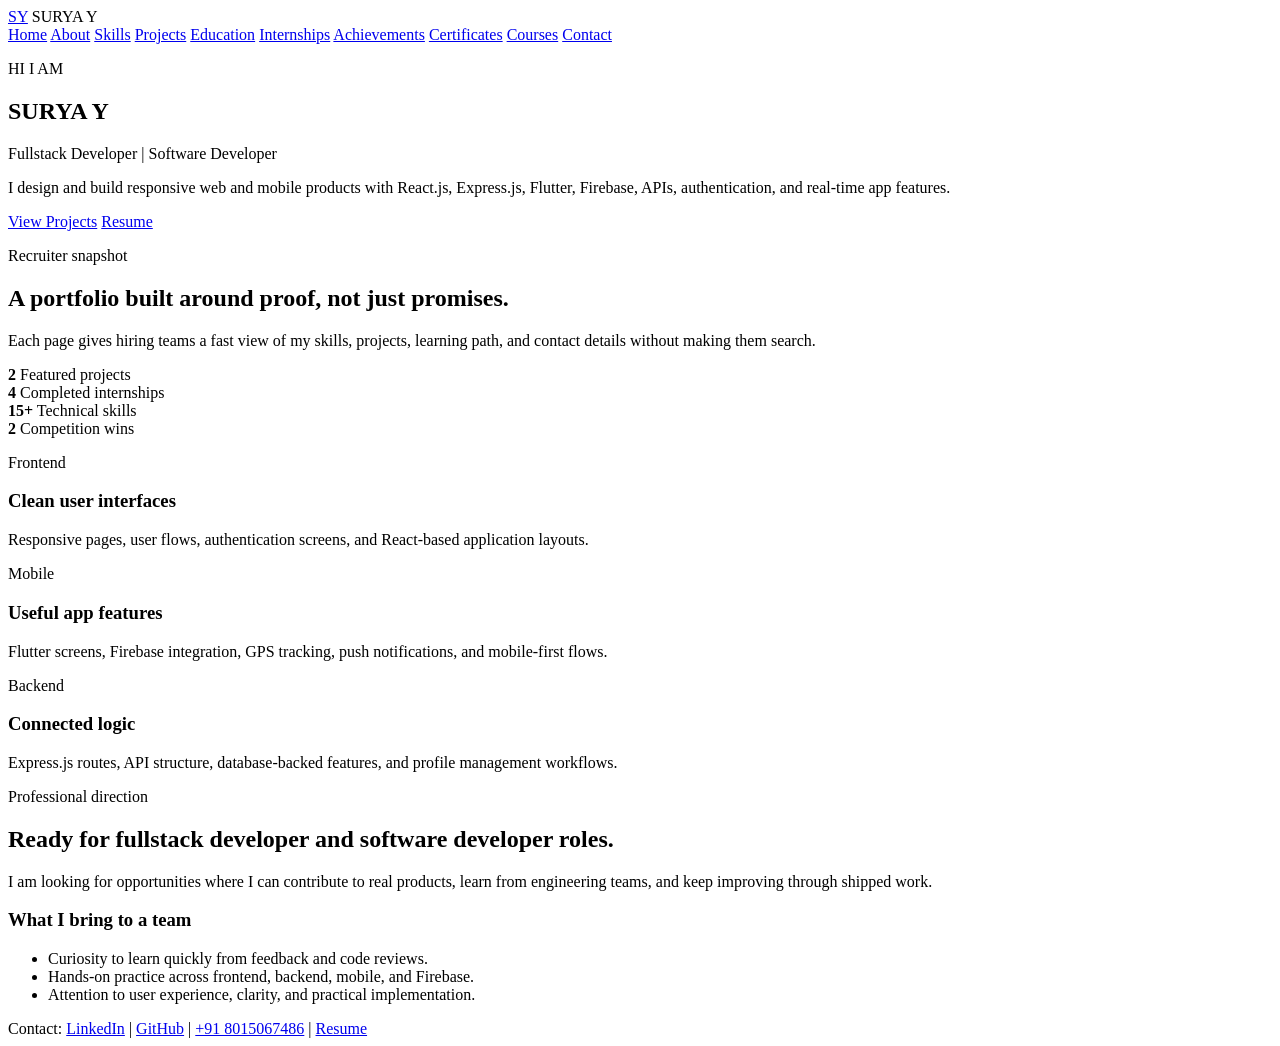
==== index.html @ 32bf231e "Add portfolio index at repository root" ====
<!DOCTYPE html>
<html lang="en">
<head>
    <meta charset="UTF-8">
    <meta name="viewport" content="width=device-width, initial-scale=1.0">
    <meta name="description" content="Portfolio website of SURYA Y, Fullstack Developer and Software Developer.">
    <title>SURYA Y | Portfolio</title>
    <link rel="stylesheet" href="styles.css">
</head>
<body class="home-page">
    <header class="site-header">
        <nav class="nav" aria-label="Primary navigation">
            <div class="brand">
                <a class="brand-mark" href="profile.html" aria-label="Open profile information">SY</a>
                <span class="brand-name">SURYA Y</span>
            </div>
            <div class="nav-links">
                <a class="active" href="index.html">Home</a>
                <a href="about.html">About</a>
                <a href="skills.html">Skills</a>
                <a href="projects.html">Projects</a>
                <a href="education.html">Education</a>
                <a href="internships.html">Internships</a>
                <a href="achievements.html">Achievements</a>
                <a href="certificates.html">Certificates</a>
                <a href="courses.html">Courses</a>
                <a href="contact.html">Contact</a>
            </div>
        </nav>
    </header>

    <main>
        <section class="hero">
            <div class="wrap hero-layout">
                <div class="hero-content">
                    <div class="name-block">
                        <p class="intro-line">HI I AM</p>
                        <h1>SURYA Y</h1>
                        <p class="eyebrow">Fullstack Developer | Software Developer</p>
                    </div>
                    <p class="lead">
                        I design and build responsive web and mobile products with React.js, Express.js,
                        Flutter, Firebase, APIs, authentication, and real-time app features.
                    </p>
                    <div class="actions">
                        <a class="button" href="projects.html">View Projects</a>
                        <a class="button secondary" href="Surya Y Resume.pdf" target="_blank" rel="noreferrer">Resume</a>
                    </div>
                </div>
            </div>
        </section>

        <section class="section">
            <div class="wrap">
                <div class="section-title">
                    <p class="eyebrow">Recruiter snapshot</p>
                    <h2>A portfolio built around proof, not just promises.</h2>
                    <p>
                        Each page gives hiring teams a fast view of my skills, projects, learning path,
                        and contact details without making them search.
                    </p>
                </div>
                <div class="grid-4">
                    <article class="card stat">
                        <strong>2</strong>
                        <span>Featured projects</span>
                    </article>
                    <article class="card stat">
                        <strong>4</strong>
                        <span>Completed internships</span>
                    </article>
                    <article class="card stat">
                        <strong>15+</strong>
                        <span>Technical skills</span>
                    </article>
                    <article class="card stat">
                        <strong>2</strong>
                        <span>Competition wins</span>
                    </article>
                </div>
            </div>
        </section>

        <section class="section alt">
            <div class="wrap grid-3">
                <article class="card featured">
                    <p class="eyebrow">Frontend</p>
                    <h3>Clean user interfaces</h3>
                    <p>Responsive pages, user flows, authentication screens, and React-based application layouts.</p>
                </article>
                <article class="card featured">
                    <p class="eyebrow">Mobile</p>
                    <h3>Useful app features</h3>
                    <p>Flutter screens, Firebase integration, GPS tracking, push notifications, and mobile-first flows.</p>
                </article>
                <article class="card featured">
                    <p class="eyebrow">Backend</p>
                    <h3>Connected logic</h3>
                    <p>Express.js routes, API structure, database-backed features, and profile management workflows.</p>
                </article>
            </div>
        </section>

        <section class="section dark">
            <div class="wrap grid-2">
                <div class="section-title">
                    <p class="eyebrow">Professional direction</p>
                    <h2>Ready for fullstack developer and software developer roles.</h2>
                    <p>
                        I am looking for opportunities where I can contribute to real products,
                        learn from engineering teams, and keep improving through shipped work.
                    </p>
                </div>
                <div class="card">
                    <h3>What I bring to a team</h3>
                    <ul class="list">
                        <li>Curiosity to learn quickly from feedback and code reviews.</li>
                        <li>Hands-on practice across frontend, backend, mobile, and Firebase.</li>
                        <li>Attention to user experience, clarity, and practical implementation.</li>
                    </ul>
                </div>
            </div>
        </section>
    </main>

    <footer class="footer-contact">
        <span>Contact: </span>
        <a href="https://www.linkedin.com/in/y-surya-b88714271" target="_blank" rel="noreferrer">LinkedIn</a>
        <span> | </span>
        <a href="https://github.com/Surya538" target="_blank" rel="noreferrer">GitHub</a>
        <span> | </span>
        <a href="tel:+918015067486">+91 8015067486</a>
        <span> | </span>
        <a href="Surya Y Resume.pdf" target="_blank" rel="noreferrer">Resume</a>
    </footer>
</body>
</html>
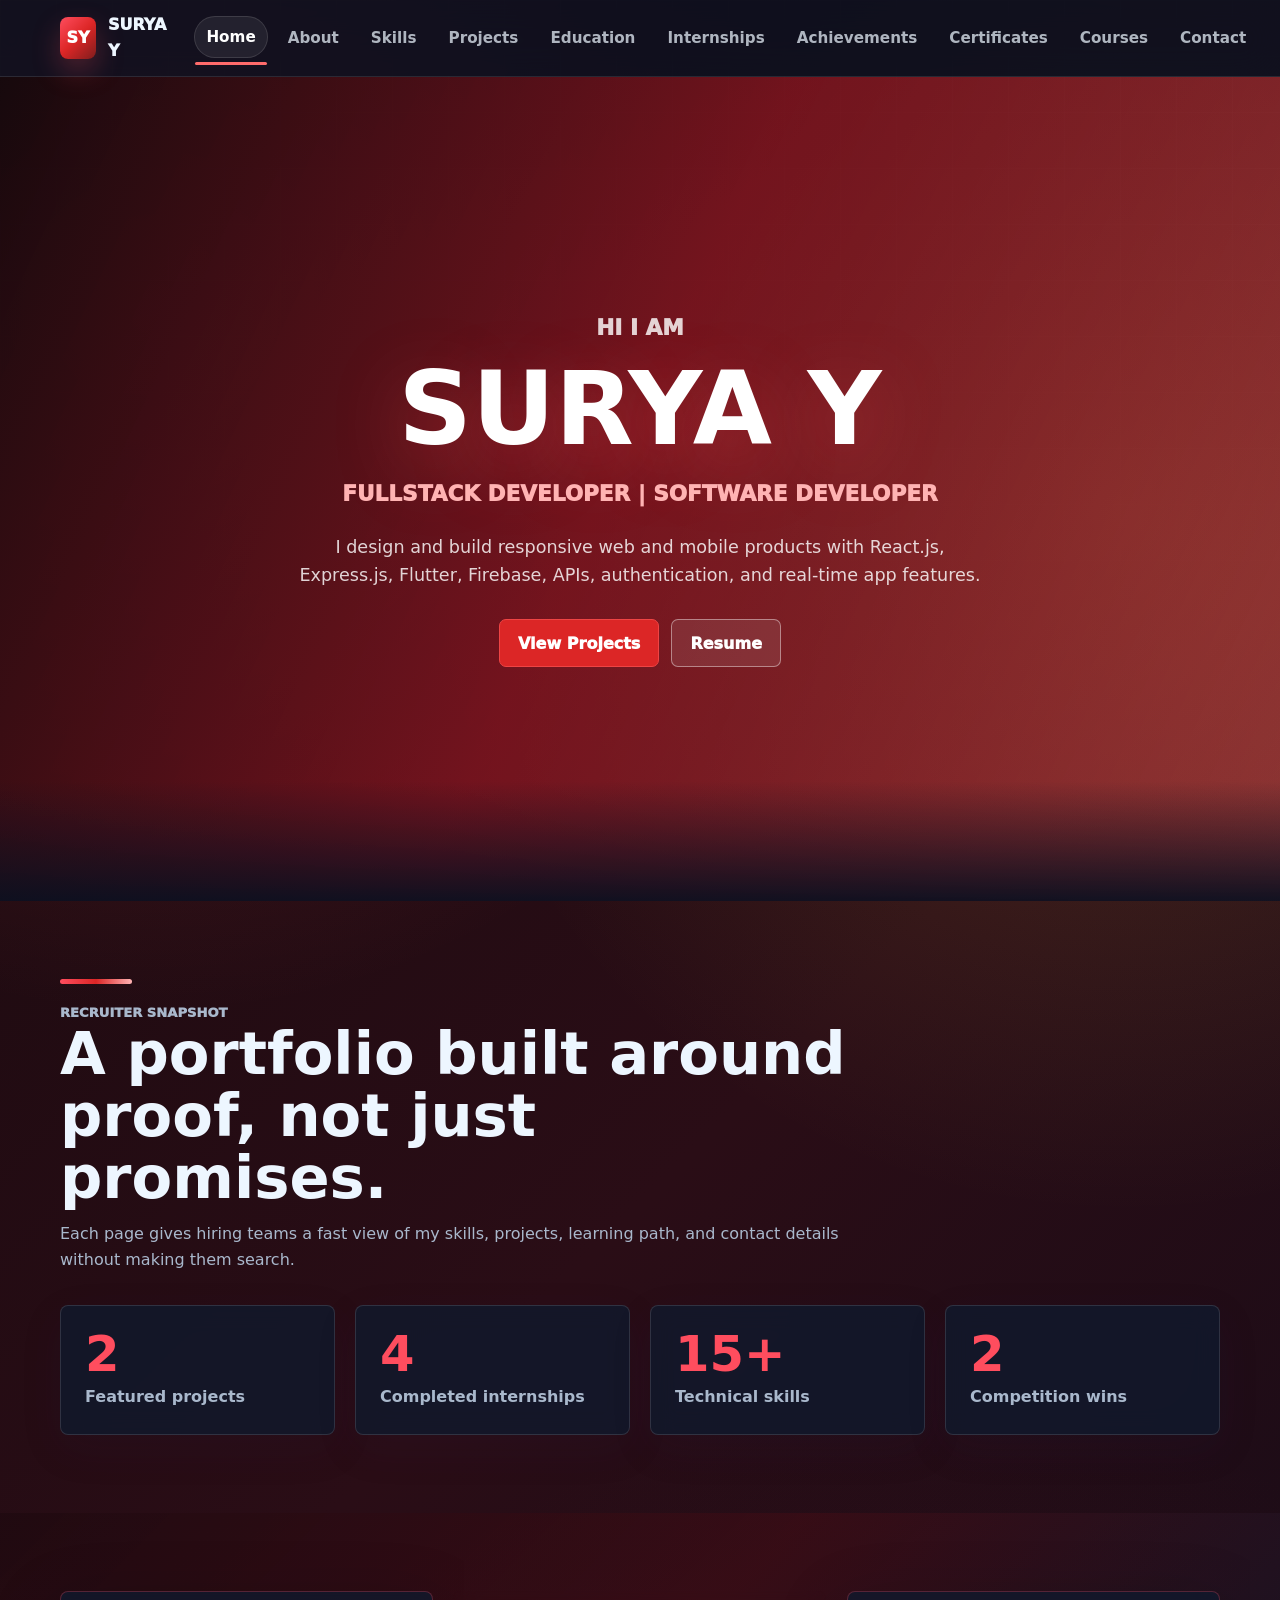
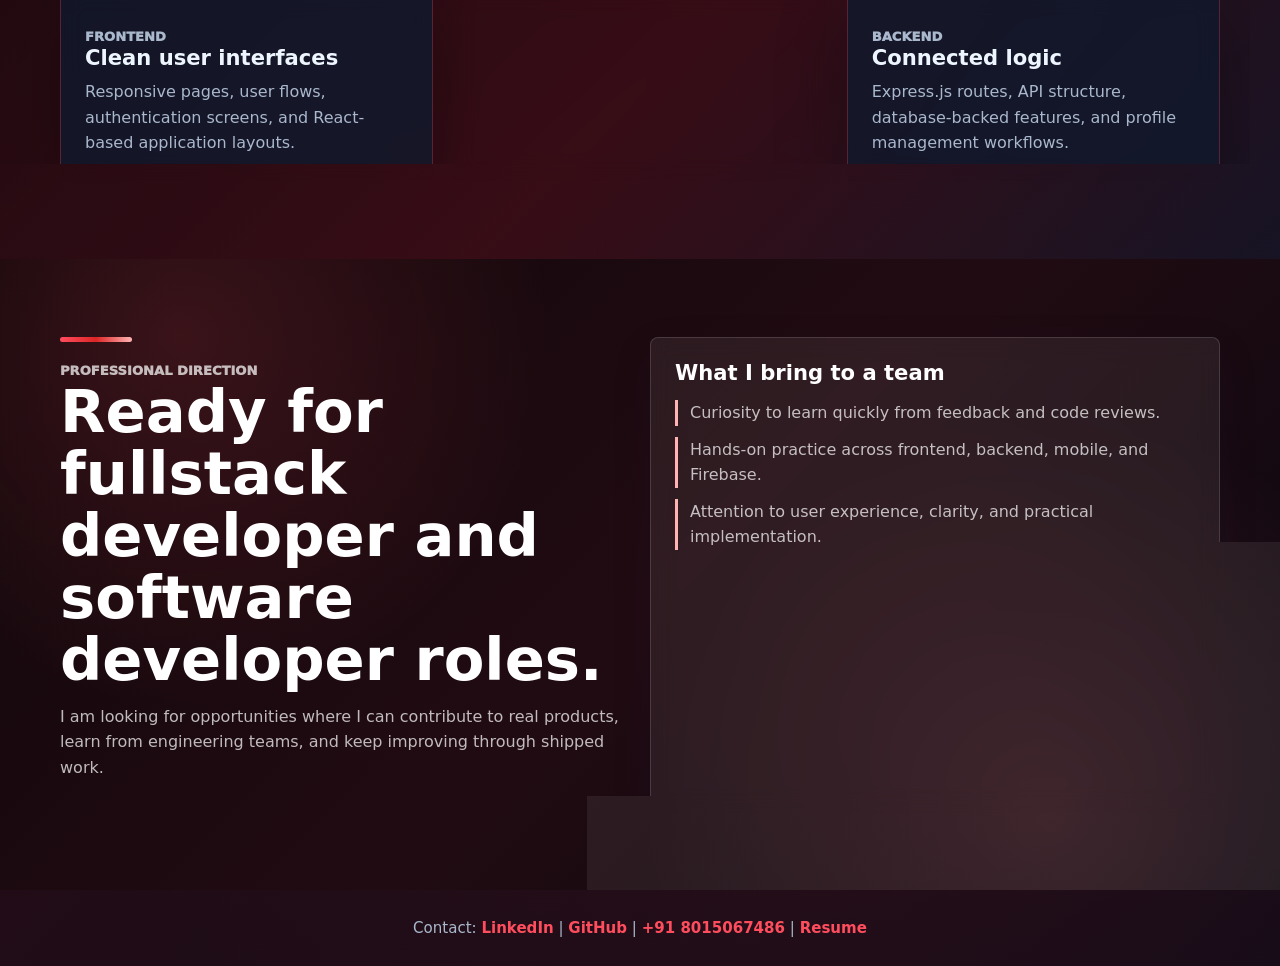
==== commit eb1608fe: "Redirect GitHub Pages root to portfolio folder" ====
--- a/index.html
+++ b/index.html
@@ -3,135 +3,14 @@
 <head>
     <meta charset="UTF-8">
     <meta name="viewport" content="width=device-width, initial-scale=1.0">
-    <meta name="description" content="Portfolio website of SURYA Y, Fullstack Developer and Software Developer.">
+    <meta http-equiv="refresh" content="0; url=my-portfolio/index.html">
     <title>SURYA Y | Portfolio</title>
-    <link rel="stylesheet" href="styles.css">
+    <link rel="canonical" href="my-portfolio/index.html">
 </head>
-<body class="home-page">
-    <header class="site-header">
-        <nav class="nav" aria-label="Primary navigation">
-            <div class="brand">
-                <a class="brand-mark" href="profile.html" aria-label="Open profile information">SY</a>
-                <span class="brand-name">SURYA Y</span>
-            </div>
-            <div class="nav-links">
-                <a class="active" href="index.html">Home</a>
-                <a href="about.html">About</a>
-                <a href="skills.html">Skills</a>
-                <a href="projects.html">Projects</a>
-                <a href="education.html">Education</a>
-                <a href="internships.html">Internships</a>
-                <a href="achievements.html">Achievements</a>
-                <a href="certificates.html">Certificates</a>
-                <a href="courses.html">Courses</a>
-                <a href="contact.html">Contact</a>
-            </div>
-        </nav>
-    </header>
-
-    <main>
-        <section class="hero">
-            <div class="wrap hero-layout">
-                <div class="hero-content">
-                    <div class="name-block">
-                        <p class="intro-line">HI I AM</p>
-                        <h1>SURYA Y</h1>
-                        <p class="eyebrow">Fullstack Developer | Software Developer</p>
-                    </div>
-                    <p class="lead">
-                        I design and build responsive web and mobile products with React.js, Express.js,
-                        Flutter, Firebase, APIs, authentication, and real-time app features.
-                    </p>
-                    <div class="actions">
-                        <a class="button" href="projects.html">View Projects</a>
-                        <a class="button secondary" href="Surya Y Resume.pdf" target="_blank" rel="noreferrer">Resume</a>
-                    </div>
-                </div>
-            </div>
-        </section>
-
-        <section class="section">
-            <div class="wrap">
-                <div class="section-title">
-                    <p class="eyebrow">Recruiter snapshot</p>
-                    <h2>A portfolio built around proof, not just promises.</h2>
-                    <p>
-                        Each page gives hiring teams a fast view of my skills, projects, learning path,
-                        and contact details without making them search.
-                    </p>
-                </div>
-                <div class="grid-4">
-                    <article class="card stat">
-                        <strong>2</strong>
-                        <span>Featured projects</span>
-                    </article>
-                    <article class="card stat">
-                        <strong>4</strong>
-                        <span>Completed internships</span>
-                    </article>
-                    <article class="card stat">
-                        <strong>15+</strong>
-                        <span>Technical skills</span>
-                    </article>
-                    <article class="card stat">
-                        <strong>2</strong>
-                        <span>Competition wins</span>
-                    </article>
-                </div>
-            </div>
-        </section>
-
-        <section class="section alt">
-            <div class="wrap grid-3">
-                <article class="card featured">
-                    <p class="eyebrow">Frontend</p>
-                    <h3>Clean user interfaces</h3>
-                    <p>Responsive pages, user flows, authentication screens, and React-based application layouts.</p>
-                </article>
-                <article class="card featured">
-                    <p class="eyebrow">Mobile</p>
-                    <h3>Useful app features</h3>
-                    <p>Flutter screens, Firebase integration, GPS tracking, push notifications, and mobile-first flows.</p>
-                </article>
-                <article class="card featured">
-                    <p class="eyebrow">Backend</p>
-                    <h3>Connected logic</h3>
-                    <p>Express.js routes, API structure, database-backed features, and profile management workflows.</p>
-                </article>
-            </div>
-        </section>
-
-        <section class="section dark">
-            <div class="wrap grid-2">
-                <div class="section-title">
-                    <p class="eyebrow">Professional direction</p>
-                    <h2>Ready for fullstack developer and software developer roles.</h2>
-                    <p>
-                        I am looking for opportunities where I can contribute to real products,
-                        learn from engineering teams, and keep improving through shipped work.
-                    </p>
-                </div>
-                <div class="card">
-                    <h3>What I bring to a team</h3>
-                    <ul class="list">
-                        <li>Curiosity to learn quickly from feedback and code reviews.</li>
-                        <li>Hands-on practice across frontend, backend, mobile, and Firebase.</li>
-                        <li>Attention to user experience, clarity, and practical implementation.</li>
-                    </ul>
-                </div>
-            </div>
-        </section>
-    </main>
-
-    <footer class="footer-contact">
-        <span>Contact: </span>
-        <a href="https://www.linkedin.com/in/y-surya-b88714271" target="_blank" rel="noreferrer">LinkedIn</a>
-        <span> | </span>
-        <a href="https://github.com/Surya538" target="_blank" rel="noreferrer">GitHub</a>
-        <span> | </span>
-        <a href="tel:+918015067486">+91 8015067486</a>
-        <span> | </span>
-        <a href="Surya Y Resume.pdf" target="_blank" rel="noreferrer">Resume</a>
-    </footer>
+<body>
+    <p>Opening portfolio...</p>
+    <script>
+        window.location.replace("my-portfolio/index.html");
+    </script>
 </body>
 </html>
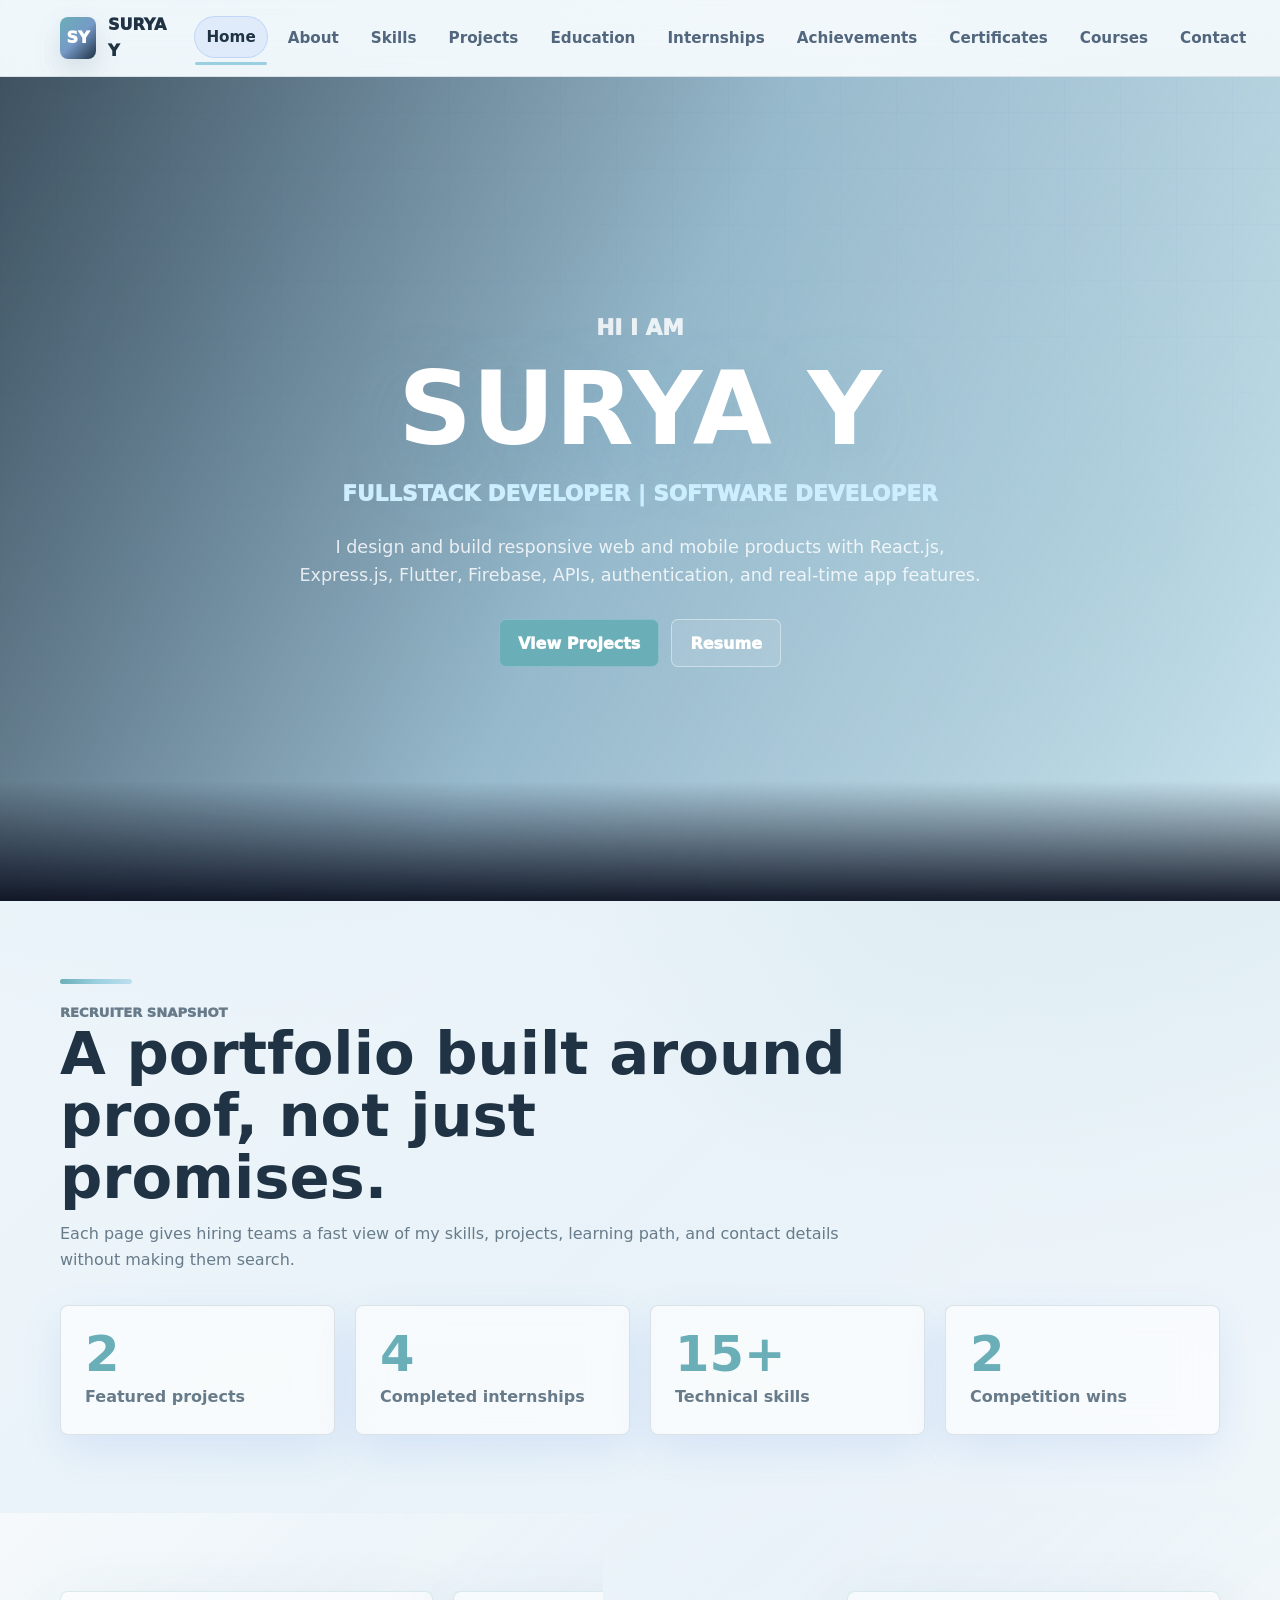
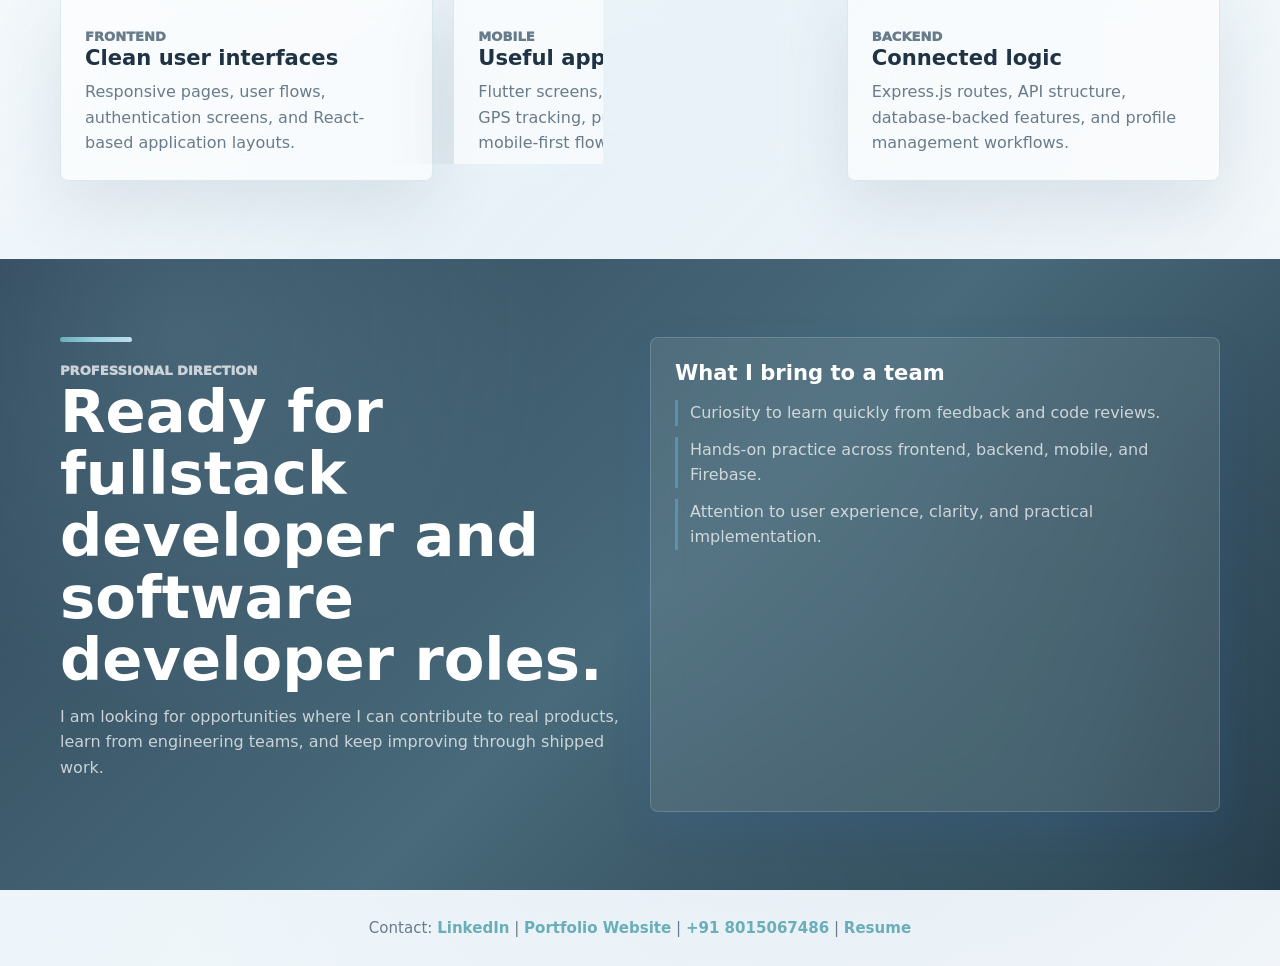
==== commit 91d6d240: "Move portfolio files to repository root" ====
--- a/index.html
+++ b/index.html
@@ -3,14 +3,135 @@
 <head>
     <meta charset="UTF-8">
     <meta name="viewport" content="width=device-width, initial-scale=1.0">
-    <meta http-equiv="refresh" content="0; url=my-portfolio/index.html">
+    <meta name="description" content="Portfolio website of SURYA Y, Fullstack Developer and Software Developer.">
     <title>SURYA Y | Portfolio</title>
-    <link rel="canonical" href="my-portfolio/index.html">
+    <link rel="stylesheet" href="styles.css">
 </head>
-<body>
-    <p>Opening portfolio...</p>
-    <script>
-        window.location.replace("my-portfolio/index.html");
-    </script>
+<body class="home-page">
+    <header class="site-header">
+        <nav class="nav" aria-label="Primary navigation">
+            <div class="brand">
+                <a class="brand-mark" href="profile.html" aria-label="Open profile information">SY</a>
+                <span class="brand-name">SURYA Y</span>
+            </div>
+            <div class="nav-links">
+                <a class="active" href="index.html">Home</a>
+                <a href="about.html">About</a>
+                <a href="skills.html">Skills</a>
+                <a href="projects.html">Projects</a>
+                <a href="education.html">Education</a>
+                <a href="internships.html">Internships</a>
+                <a href="achievements.html">Achievements</a>
+                <a href="certificates.html">Certificates</a>
+                <a href="courses.html">Courses</a>
+                <a href="contact.html">Contact</a>
+            </div>
+        </nav>
+    </header>
+
+    <main>
+        <section class="hero">
+            <div class="wrap hero-layout">
+                <div class="hero-content">
+                    <div class="name-block">
+                        <p class="intro-line">HI I AM</p>
+                        <h1>SURYA Y</h1>
+                        <p class="eyebrow">Fullstack Developer | Software Developer</p>
+                    </div>
+                    <p class="lead">
+                        I design and build responsive web and mobile products with React.js, Express.js,
+                        Flutter, Firebase, APIs, authentication, and real-time app features.
+                    </p>
+                    <div class="actions">
+                        <a class="button" href="projects.html">View Projects</a>
+                        <a class="button secondary" href="Surya Y Resume.pdf" target="_blank" rel="noreferrer">Resume</a>
+                    </div>
+                </div>
+            </div>
+        </section>
+
+        <section class="section">
+            <div class="wrap">
+                <div class="section-title">
+                    <p class="eyebrow">Recruiter snapshot</p>
+                    <h2>A portfolio built around proof, not just promises.</h2>
+                    <p>
+                        Each page gives hiring teams a fast view of my skills, projects, learning path,
+                        and contact details without making them search.
+                    </p>
+                </div>
+                <div class="grid-4">
+                    <article class="card stat">
+                        <strong>2</strong>
+                        <span>Featured projects</span>
+                    </article>
+                    <article class="card stat">
+                        <strong>4</strong>
+                        <span>Completed internships</span>
+                    </article>
+                    <article class="card stat">
+                        <strong>15+</strong>
+                        <span>Technical skills</span>
+                    </article>
+                    <article class="card stat">
+                        <strong>2</strong>
+                        <span>Competition wins</span>
+                    </article>
+                </div>
+            </div>
+        </section>
+
+        <section class="section alt">
+            <div class="wrap grid-3">
+                <article class="card featured">
+                    <p class="eyebrow">Frontend</p>
+                    <h3>Clean user interfaces</h3>
+                    <p>Responsive pages, user flows, authentication screens, and React-based application layouts.</p>
+                </article>
+                <article class="card featured">
+                    <p class="eyebrow">Mobile</p>
+                    <h3>Useful app features</h3>
+                    <p>Flutter screens, Firebase integration, GPS tracking, push notifications, and mobile-first flows.</p>
+                </article>
+                <article class="card featured">
+                    <p class="eyebrow">Backend</p>
+                    <h3>Connected logic</h3>
+                    <p>Express.js routes, API structure, database-backed features, and profile management workflows.</p>
+                </article>
+            </div>
+        </section>
+
+        <section class="section dark">
+            <div class="wrap grid-2">
+                <div class="section-title">
+                    <p class="eyebrow">Professional direction</p>
+                    <h2>Ready for fullstack developer and software developer roles.</h2>
+                    <p>
+                        I am looking for opportunities where I can contribute to real products,
+                        learn from engineering teams, and keep improving through shipped work.
+                    </p>
+                </div>
+                <div class="card">
+                    <h3>What I bring to a team</h3>
+                    <ul class="list">
+                        <li>Curiosity to learn quickly from feedback and code reviews.</li>
+                        <li>Hands-on practice across frontend, backend, mobile, and Firebase.</li>
+                        <li>Attention to user experience, clarity, and practical implementation.</li>
+                    </ul>
+                </div>
+            </div>
+        </section>
+    </main>
+
+    <footer class="footer-contact">
+        <span>Contact: </span>
+        <a href="https://www.linkedin.com/in/y-surya-b88714271" target="_blank" rel="noreferrer">LinkedIn</a>
+        <span> | </span>
+        <a href="https://surya538.github.io/my-portfolio/" target="_blank" rel="noreferrer">Portfolio Website</a>
+        <span> | </span>
+        <a href="tel:+918015067486">+91 8015067486</a>
+        <span> | </span>
+        <a href="Surya Y Resume.pdf" target="_blank" rel="noreferrer">Resume</a>
+    </footer>
 </body>
 </html>
--- a/styles.css
+++ b/styles.css
@@ -0,0 +1,1291 @@
+:root {
+    --ink: #1f3344;
+    --paper: #eef6fb;
+    --panel: rgba(255, 255, 255, 0.62);
+    --muted: #687b8a;
+    --line: rgba(31, 51, 68, 0.12);
+    --navy: #1f3344;
+    --teal: #6aaeb8;
+    --coral: #769ac7;
+    --gold: #5f91ad;
+    --sky: #9acfe0;
+    --plum: #6f86aa;
+    --rose: #bddfec;
+    --soft-teal: rgba(106, 174, 184, 0.14);
+    --soft-gold: rgba(154, 207, 224, 0.16);
+    --shadow: 0 24px 70px rgba(55, 85, 110, 0.12);
+}
+
+* {
+    box-sizing: border-box;
+}
+
+html {
+    scroll-behavior: smooth;
+}
+
+body {
+    margin: 0;
+    color: var(--ink);
+    background:
+        radial-gradient(circle at 8% 8%, rgba(154, 207, 224, 0.34), transparent 30%),
+        radial-gradient(circle at 92% 14%, rgba(106, 174, 184, 0.16), transparent 32%),
+        radial-gradient(circle at 82% 86%, rgba(118, 154, 199, 0.14), transparent 36%),
+        linear-gradient(135deg, #f4f9fc 0%, #e8f2f8 48%, #f7fafc 100%),
+        var(--paper);
+    background-attachment: fixed;
+    font-family: Inter, ui-sans-serif, system-ui, -apple-system, BlinkMacSystemFont, "Segoe UI", sans-serif;
+    line-height: 1.6;
+}
+
+body::before {
+    content: "";
+    position: fixed;
+    inset: 0;
+    z-index: -1;
+    pointer-events: none;
+    background-image:
+        linear-gradient(rgba(37, 99, 235, 0.045) 1px, transparent 1px),
+        linear-gradient(90deg, rgba(37, 99, 235, 0.045) 1px, transparent 1px);
+    background-size: 56px 56px;
+    mask-image: linear-gradient(180deg, rgba(0, 0, 0, 0.85), transparent 78%);
+}
+
+a {
+    color: inherit;
+}
+
+.site-header {
+    position: sticky;
+    top: 0;
+    z-index: 40;
+    border-bottom: 1px solid rgba(16, 32, 51, 0.1);
+    background: rgba(245, 250, 252, 0.68);
+    backdrop-filter: blur(18px);
+}
+
+.nav,
+.wrap {
+    width: min(1160px, calc(100% - 32px));
+    margin: 0 auto;
+}
+
+.nav {
+    min-height: 76px;
+    display: flex;
+    align-items: center;
+    justify-content: space-between;
+    gap: 22px;
+}
+
+.brand {
+    display: inline-flex;
+    align-items: center;
+    gap: 12px;
+    color: var(--ink);
+    font-weight: 950;
+    text-decoration: none;
+}
+
+.brand-mark {
+    width: 42px;
+    height: 42px;
+    display: grid;
+    place-items: center;
+    border-radius: 8px;
+    color: #fff;
+    background: linear-gradient(135deg, #6aaeb8, #769ac7, #1f3344);
+    box-shadow: 0 12px 28px rgba(55, 85, 110, 0.16);
+    text-decoration: none;
+    transition: transform 160ms ease, box-shadow 160ms ease;
+}
+
+.brand-mark:hover,
+.brand-mark.active-mark {
+    transform: translateY(-2px);
+    box-shadow: 0 16px 34px rgba(55, 85, 110, 0.2);
+}
+
+.brand-name {
+    color: var(--ink);
+    text-decoration: none;
+}
+
+.nav-links {
+    display: flex;
+    align-items: center;
+    gap: 8px;
+    color: #52677d;
+    font-size: 0.95rem;
+    font-weight: 850;
+}
+
+.nav-links a {
+    position: relative;
+    border: 1px solid transparent;
+    border-radius: 999px;
+    padding: 8px 11px;
+    text-decoration: none;
+    transition: color 160ms ease, border-color 160ms ease, background 160ms ease, transform 160ms ease;
+}
+
+.nav-links a::after {
+    content: "";
+    position: absolute;
+    left: 0;
+    right: 0;
+    bottom: -8px;
+    height: 3px;
+    border-radius: 999px;
+    background: var(--gold);
+    transform: scaleX(0);
+    transform-origin: left;
+    transition: transform 160ms ease;
+}
+
+.nav-links a:hover,
+.nav-links a.active {
+    color: var(--navy);
+    border-color: rgba(37, 99, 235, 0.16);
+    background: rgba(37, 99, 235, 0.08);
+    transform: translateY(-1px);
+}
+
+.nav-links a:hover::after,
+.nav-links a.active::after {
+    transform: scaleX(1);
+}
+
+.hero {
+    position: relative;
+    min-height: calc(100vh - 76px);
+    display: grid;
+    align-items: center;
+    padding: 64px 0;
+    color: #fff;
+    background:
+        linear-gradient(115deg, rgba(31, 51, 68, 0.86), rgba(95, 145, 173, 0.56) 48%, rgba(154, 207, 224, 0.28)),
+        url("https://images.unsplash.com/photo-1497366754035-f200968a6e72?auto=format&fit=crop&w=1800&q=80") center/cover;
+}
+
+.hero::after,
+.page-hero::after {
+    content: "";
+    position: absolute;
+    inset: auto 0 0;
+    height: 120px;
+    pointer-events: none;
+    background: linear-gradient(180deg, transparent, rgba(11, 16, 32, 0.94));
+}
+
+.home-page {
+    background:
+        radial-gradient(circle at 12% 12%, rgba(154, 207, 224, 0.3), transparent 30%),
+        radial-gradient(circle at 88% 20%, rgba(106, 174, 184, 0.16), transparent 32%),
+        radial-gradient(circle at 72% 86%, rgba(118, 154, 199, 0.13), transparent 34%),
+        linear-gradient(135deg, #f4f9fc 0%, #e8f2f8 48%, #f7fafc 100%);
+}
+
+.home-page .hero {
+    background:
+        linear-gradient(115deg, rgba(31, 51, 68, 0.84), rgba(95, 145, 173, 0.58) 48%, rgba(154, 207, 224, 0.3)),
+        url("https://images.unsplash.com/photo-1497366754035-f200968a6e72?auto=format&fit=crop&w=1800&q=80") center/cover;
+}
+
+.home-page .button {
+    border-color: #8bbdca;
+    background: #6aaeb8;
+}
+
+.home-page .button.secondary {
+    border-color: rgba(255, 255, 255, 0.42);
+    background: rgba(255, 255, 255, 0.09);
+}
+
+.home-page .nav-links a::after {
+    background: #9acfe0;
+}
+
+.hero-layout {
+    position: relative;
+    z-index: 1;
+    display: grid;
+    grid-template-columns: 1fr;
+    gap: 34px;
+    align-items: center;
+}
+
+.hero-content {
+    max-width: 780px;
+}
+
+.home-page .hero-content {
+    max-width: 920px;
+    margin: 0 auto;
+    text-align: center;
+}
+
+.home-page .name-block {
+    margin: 0 auto;
+}
+
+.home-page .lead {
+    margin-left: auto;
+    margin-right: auto;
+}
+
+.home-page .actions {
+    justify-content: center;
+}
+
+.name-block {
+    width: max-content;
+    max-width: 100%;
+    text-align: center;
+}
+
+.intro-line {
+    margin: 0 0 10px;
+    color: rgba(255, 255, 255, 0.82);
+    font-size: clamp(1rem, 2.4vw, 1.35rem);
+    font-weight: 950;
+    text-transform: uppercase;
+}
+
+.name-block .eyebrow {
+    margin: 14px 0 0;
+    color: #cdeeff;
+    font-size: clamp(1rem, 2.2vw, 1.35rem);
+    text-transform: uppercase;
+}
+
+.home-page h1 {
+    text-shadow: 0 20px 70px rgba(95, 145, 173, 0.26);
+}
+
+.eyebrow {
+    margin: 0 0 12px;
+    color: var(--gold);
+    font-size: 0.82rem;
+    font-weight: 950;
+    text-transform: uppercase;
+}
+
+h1,
+h2,
+h3 {
+    margin: 0;
+    line-height: 1.05;
+    letter-spacing: 0;
+}
+
+h1 {
+    font-size: clamp(3rem, 8vw, 6.9rem);
+}
+
+h2 {
+    font-size: clamp(2rem, 5vw, 3.7rem);
+}
+
+h3 {
+    font-size: 1.32rem;
+}
+
+.lead {
+    max-width: 700px;
+    margin: 22px 0 0;
+    color: rgba(255, 255, 255, 0.82);
+    font-size: 1.1rem;
+}
+
+.hero-card {
+    border: 1px solid rgba(255, 255, 255, 0.2);
+    border-radius: 8px;
+    padding: 26px;
+    background: rgba(255, 255, 255, 0.12);
+    box-shadow: 0 30px 80px rgba(0, 0, 0, 0.22);
+    backdrop-filter: blur(18px);
+}
+
+.hero-card h2 {
+    font-size: clamp(1.7rem, 4vw, 2.4rem);
+}
+
+.hero-card p,
+.hero-card li {
+    color: rgba(255, 255, 255, 0.78);
+}
+
+.hero-card ul {
+    margin: 18px 0 0;
+    padding: 0;
+    list-style: none;
+    display: grid;
+    gap: 12px;
+}
+
+.hero-card li {
+    border-left: 3px solid var(--gold);
+    padding-left: 12px;
+}
+
+.hero-photo-card {
+    position: relative;
+    min-height: 560px;
+    overflow: hidden;
+    border: 1px solid rgba(255, 255, 255, 0.22);
+    border-radius: 8px;
+    box-shadow: 0 30px 80px rgba(0, 0, 0, 0.26);
+}
+
+.hero-photo-card img {
+    width: 100%;
+    height: 100%;
+    min-height: 560px;
+    display: block;
+    object-fit: cover;
+    object-position: center top;
+}
+
+.hero-photo-card::after {
+    content: "";
+    position: absolute;
+    inset: 0;
+    background: linear-gradient(0deg, rgba(17, 24, 39, 0.82), rgba(17, 24, 39, 0.04) 58%);
+}
+
+.hero-photo-card div {
+    position: absolute;
+    left: 22px;
+    right: 22px;
+    bottom: 22px;
+    z-index: 1;
+    display: grid;
+    gap: 4px;
+    color: #fff;
+}
+
+.hero-photo-card span {
+    color: var(--gold);
+    font-size: 0.82rem;
+    font-weight: 950;
+    text-transform: uppercase;
+}
+
+.hero-photo-card strong {
+    font-size: 1.45rem;
+    line-height: 1.1;
+}
+
+.page-hero {
+    position: relative;
+    padding: 88px 0 62px;
+    color: #fff;
+    background:
+        linear-gradient(110deg, rgba(31, 51, 68, 0.86), rgba(95, 145, 173, 0.52), rgba(154, 207, 224, 0.28)),
+        url("https://images.unsplash.com/photo-1516321318423-f06f85e504b3?auto=format&fit=crop&w=1600&q=80") center/cover;
+}
+
+.page-hero .wrap {
+    position: relative;
+    z-index: 1;
+}
+
+body:has(a.active[href="about.html"]) .page-hero {
+    background:
+        linear-gradient(110deg, rgba(31, 51, 68, 0.86), rgba(106, 174, 184, 0.42), rgba(154, 207, 224, 0.28)),
+        url("https://images.unsplash.com/photo-1516321318423-f06f85e504b3?auto=format&fit=crop&w=1600&q=80") center/cover;
+}
+
+body:has(a.active[href="skills.html"]) .page-hero {
+    background:
+        linear-gradient(110deg, rgba(31, 51, 68, 0.86), rgba(118, 154, 199, 0.44), rgba(106, 174, 184, 0.28)),
+        url("https://images.unsplash.com/photo-1516321318423-f06f85e504b3?auto=format&fit=crop&w=1600&q=80") center/cover;
+}
+
+body:has(a.active[href="projects.html"]) .page-hero {
+    background:
+        linear-gradient(110deg, rgba(31, 51, 68, 0.86), rgba(95, 145, 173, 0.46), rgba(154, 207, 224, 0.26)),
+        url("https://images.unsplash.com/photo-1516321318423-f06f85e504b3?auto=format&fit=crop&w=1600&q=80") center/cover;
+}
+
+body:has(a.active[href="education.html"]) .page-hero,
+body:has(a.active[href="internships.html"]) .page-hero {
+    background:
+        linear-gradient(110deg, rgba(31, 51, 68, 0.86), rgba(95, 145, 173, 0.42), rgba(106, 174, 184, 0.26)),
+        url("https://images.unsplash.com/photo-1516321318423-f06f85e504b3?auto=format&fit=crop&w=1600&q=80") center/cover;
+}
+
+body:has(a.active[href="achievements.html"]) .page-hero,
+body:has(a.active[href="certificates.html"]) .page-hero,
+body:has(a.active[href="courses.html"]) .page-hero {
+    background:
+        linear-gradient(110deg, rgba(31, 51, 68, 0.86), rgba(118, 154, 199, 0.42), rgba(154, 207, 224, 0.24)),
+        url("https://images.unsplash.com/photo-1516321318423-f06f85e504b3?auto=format&fit=crop&w=1600&q=80") center/cover;
+}
+
+.page-hero p {
+    max-width: 760px;
+    margin: 16px 0 0;
+    color: rgba(255, 255, 255, 0.78);
+}
+
+.compact-hero {
+    padding: 52px 0 38px;
+}
+
+.compact-hero h1 {
+    font-size: clamp(2.4rem, 7vw, 4.6rem);
+}
+
+.actions {
+    display: flex;
+    flex-wrap: wrap;
+    gap: 12px;
+    margin-top: 30px;
+}
+
+.button {
+    min-height: 48px;
+    display: inline-flex;
+    align-items: center;
+    justify-content: center;
+    border: 1px solid var(--teal);
+    border-radius: 7px;
+    padding: 10px 18px;
+    color: #fff;
+    background: var(--teal);
+    font-weight: 950;
+    text-decoration: none;
+    transition: transform 160ms ease, box-shadow 160ms ease, background 160ms ease;
+}
+
+.button:hover {
+    transform: translateY(-2px);
+    box-shadow: 0 16px 32px rgba(55, 85, 110, 0.16);
+}
+
+.button.secondary {
+    color: #fff;
+    border-color: rgba(255, 255, 255, 0.44);
+    background: rgba(255, 255, 255, 0.1);
+}
+
+.button.light {
+    color: #fff;
+    border-color: rgba(255, 255, 255, 0.18);
+    background: rgba(255, 255, 255, 0.08);
+}
+
+.section {
+    position: relative;
+    padding: 78px 0;
+}
+
+.section.alt {
+    background:
+        linear-gradient(135deg, rgba(255, 255, 255, 0.52), rgba(232, 242, 248, 0.62), rgba(247, 250, 252, 0.54));
+}
+
+.section.dark {
+    color: #fff;
+    background:
+        radial-gradient(circle at 14% 12%, rgba(154, 207, 224, 0.16), transparent 30%),
+        radial-gradient(circle at 82% 88%, rgba(106, 174, 184, 0.12), transparent 34%),
+        linear-gradient(135deg, #30475a, #486a7a 52%, #233746);
+}
+
+.section-title {
+    position: relative;
+    max-width: 790px;
+    margin-bottom: 32px;
+}
+
+.section-title::before {
+    content: "";
+    display: block;
+    width: 72px;
+    height: 5px;
+    margin-bottom: 18px;
+    border-radius: 999px;
+    background: linear-gradient(90deg, #6aaeb8, #9acfe0, #bddfec);
+}
+
+.section-title p {
+    margin: 12px 0 0;
+    color: var(--muted);
+}
+
+.dark .section-title p,
+.dark .card p,
+.dark .list,
+.dark .muted {
+    color: rgba(255, 255, 255, 0.72);
+}
+
+.grid-2,
+.grid-3,
+.grid-4,
+.timeline {
+    display: grid;
+    gap: 20px;
+}
+
+.grid-2 {
+    grid-template-columns: repeat(2, 1fr);
+}
+
+.grid-3 {
+    grid-template-columns: repeat(3, 1fr);
+}
+
+.grid-4 {
+    grid-template-columns: repeat(4, 1fr);
+}
+
+.card {
+    position: relative;
+    overflow: hidden;
+    border: 1px solid var(--line);
+    border-radius: 8px;
+    padding: 24px;
+    background: var(--panel);
+    box-shadow: 0 14px 42px rgba(37, 99, 235, 0.1);
+    backdrop-filter: blur(18px);
+    transition: transform 180ms ease, border-color 180ms ease, box-shadow 180ms ease;
+}
+
+.card::before {
+    content: "";
+    position: absolute;
+    inset: 0;
+    pointer-events: none;
+    background: linear-gradient(135deg, rgba(106, 174, 184, 0.12), transparent 34%, rgba(154, 207, 224, 0.1));
+    opacity: 0;
+    transition: opacity 180ms ease;
+}
+
+.card:hover {
+    border-color: rgba(106, 174, 184, 0.28);
+    box-shadow: 0 24px 70px rgba(0, 0, 0, 0.28);
+    transform: translateY(-4px);
+}
+
+.card:hover::before {
+    opacity: 1;
+}
+
+.card.featured {
+    border-color: rgba(106, 174, 184, 0.22);
+    box-shadow: var(--shadow);
+}
+
+.dark .card {
+    border-color: rgba(255, 255, 255, 0.16);
+    background: rgba(255, 255, 255, 0.08);
+}
+
+.card p {
+    margin: 10px 0 0;
+    color: var(--muted);
+}
+
+.stat {
+    display: grid;
+    gap: 5px;
+}
+
+.stat strong {
+    color: var(--teal);
+    font-size: clamp(2rem, 5vw, 3.1rem);
+    line-height: 1;
+}
+
+.stat span {
+    color: var(--muted);
+    font-weight: 800;
+}
+
+.dark .stat strong {
+    color: var(--gold);
+}
+
+.dark .stat span {
+    color: rgba(255, 255, 255, 0.72);
+}
+
+.profile-photo {
+    min-height: 430px;
+    display: grid;
+    align-content: end;
+    overflow: hidden;
+    color: #fff;
+    background:
+        linear-gradient(0deg, rgba(24, 35, 63, 0.96), rgba(24, 35, 63, 0.08)),
+        url("https://github.com/Surya538.png") center/cover;
+}
+
+.skills {
+    display: flex;
+    flex-wrap: wrap;
+    gap: 10px;
+    margin-top: 20px;
+}
+
+.chip {
+    border: 1px solid rgba(106, 174, 184, 0.24);
+    border-radius: 999px;
+    padding: 7px 11px;
+    color: var(--navy);
+    background: var(--soft-teal);
+    font-size: 0.9rem;
+    font-weight: 900;
+}
+
+.chip.gold {
+    border-color: rgba(247, 201, 72, 0.3);
+    background: var(--soft-gold);
+}
+
+.project-card {
+    overflow: hidden;
+    padding: 0;
+}
+
+.project-media {
+    position: relative;
+    min-height: 260px;
+    display: grid;
+    align-content: end;
+    padding: 24px;
+    color: #fff;
+    background-size: cover;
+    background-position: center;
+}
+
+.project-media::after {
+    content: "";
+    position: absolute;
+    inset: 0;
+    background: linear-gradient(135deg, rgba(106, 174, 184, 0.14), transparent 55%, rgba(154, 207, 224, 0.12));
+}
+
+.project-media > * {
+    position: relative;
+    z-index: 1;
+}
+
+.project-sos {
+    background-image: linear-gradient(0deg, rgba(24, 35, 63, 0.92), rgba(24, 35, 63, 0.08)), url("https://images.unsplash.com/photo-1581090700227-1e37b190418e?auto=format&fit=crop&w=1200&q=80");
+}
+
+.project-commerce {
+    background-image: linear-gradient(0deg, rgba(24, 35, 63, 0.92), rgba(24, 35, 63, 0.08)), url("https://images.unsplash.com/photo-1556742502-ec7c0e9f34b1?auto=format&fit=crop&w=1200&q=80");
+}
+
+.project-body {
+    padding: 26px;
+}
+
+.project-body .actions {
+    margin-top: 20px;
+}
+
+.list {
+    margin: 16px 0 0;
+    padding: 0;
+    list-style: none;
+    display: grid;
+    gap: 11px;
+    color: var(--muted);
+}
+
+.list li {
+    border-left: 3px solid var(--gold);
+    padding-left: 12px;
+}
+
+.timeline {
+    grid-template-columns: repeat(4, 1fr);
+}
+
+.timeline .card {
+    min-height: 230px;
+    display: grid;
+    align-content: space-between;
+}
+
+.number {
+    color: var(--gold);
+    font-weight: 950;
+}
+
+.quote-panel {
+    border-left: 6px solid var(--sky);
+    padding: 26px;
+    background: linear-gradient(135deg, rgba(225, 244, 250, 0.9), rgba(246, 251, 253, 0.72));
+    box-shadow: 0 18px 50px rgba(95, 145, 173, 0.18);
+    backdrop-filter: blur(18px);
+}
+
+.quote-panel p {
+    margin: 0;
+    color: #1f3344;
+    font-size: 1.25rem;
+    font-weight: 850;
+}
+
+.contact-band {
+    color: #fff;
+    background:
+        linear-gradient(120deg, rgba(16, 32, 51, 0.94), rgba(14, 116, 144, 0.78)),
+        url("https://images.unsplash.com/photo-1497366811353-6870744d04b2?auto=format&fit=crop&w=1600&q=80") center/cover;
+}
+
+.contact-band .section-title p,
+.contact-band .card p {
+    color: rgba(255, 255, 255, 0.74);
+}
+
+.contact-band .card {
+    border-color: rgba(255, 255, 255, 0.14);
+    background: rgba(255, 255, 255, 0.08);
+    box-shadow: none;
+}
+
+.contact-band a {
+    color: #fff;
+    overflow-wrap: anywhere;
+}
+
+.contact-page {
+    min-height: calc(100vh - 76px);
+    display: grid;
+    background: #eaf6ff;
+}
+
+.contact-simple {
+    display: grid;
+    align-items: center;
+    padding: 80px 0;
+}
+
+.contact-simple-inner {
+    max-width: 760px;
+}
+
+.contact-simple h1 {
+    margin-bottom: 18px;
+    color: #5f91ad;
+    font-size: clamp(3rem, 8vw, 5.3rem);
+    line-height: 1;
+}
+
+.contact-lead {
+    max-width: 660px;
+    margin: 0 0 54px;
+    color: rgba(255, 255, 255, 0.72);
+    font-size: clamp(1.05rem, 2.2vw, 1.35rem);
+}
+
+.contact-list {
+    display: grid;
+    gap: 28px;
+}
+
+.contact-list a {
+    width: max-content;
+    max-width: 100%;
+    display: flex;
+    align-items: center;
+    gap: 20px;
+    color: #fff;
+    text-decoration: none;
+}
+
+.contact-list a:hover {
+    color: #5f91ad;
+    transform: translateX(8px);
+}
+
+.contact-list span {
+    width: 38px;
+    display: inline-grid;
+    place-items: center;
+    color: #5f91ad;
+    font-size: clamp(1.55rem, 4vw, 2rem);
+}
+
+.contact-list strong {
+    font-size: clamp(1.55rem, 5vw, 2.3rem);
+    line-height: 1.2;
+    overflow-wrap: anywhere;
+}
+
+.contact-info-grid {
+    display: grid;
+    grid-template-columns: repeat(2, 1fr);
+    gap: 16px;
+    margin-top: 58px;
+}
+
+.contact-info-grid article {
+    border: 1px solid rgba(255, 255, 255, 0.12);
+    border-radius: 8px;
+    padding: 18px;
+    background: rgba(255, 255, 255, 0.05);
+}
+
+.contact-info-grid span {
+    display: block;
+    margin-bottom: 6px;
+    color: #5f91ad;
+    font-size: 0.82rem;
+    font-weight: 950;
+    text-transform: uppercase;
+}
+
+.contact-info-grid strong {
+    color: #fff;
+    font-size: 1.05rem;
+}
+
+.contact-simple-footer {
+    border-top: 1px solid rgba(255, 255, 255, 0.12);
+    padding: 34px 16px;
+    color: var(--navy);
+    background: rgba(255, 255, 255, 0.82);
+    text-align: center;
+    font-size: 1.15rem;
+    font-weight: 800;
+}
+
+.contact-showcase {
+    min-height: calc(100vh - 76px);
+    display: grid;
+    align-items: center;
+    padding: 84px 0;
+    background:
+        radial-gradient(circle at 20% 18%, rgba(154, 207, 224, 0.28), transparent 32%),
+        radial-gradient(circle at 82% 70%, rgba(106, 174, 184, 0.15), transparent 36%),
+        linear-gradient(135deg, #f4f9fc, #e8f2f8 54%, #f7fafc);
+}
+
+.contact-showcase-grid {
+    display: grid;
+    grid-template-columns: minmax(0, 0.9fr) minmax(360px, 0.75fr);
+    gap: 34px;
+    align-items: center;
+}
+
+.contact-copy h1 {
+    color: #5f91ad;
+    font-size: clamp(4rem, 10vw, 7.6rem);
+    line-height: 0.9;
+}
+
+.contact-copy p:not(.eyebrow) {
+    max-width: 620px;
+    margin: 22px 0 0;
+    color: var(--muted);
+    font-size: 1.14rem;
+}
+
+.contact-badges {
+    display: flex;
+    flex-wrap: wrap;
+    gap: 10px;
+    margin-top: 30px;
+}
+
+.contact-badges span {
+    border: 1px solid rgba(106, 174, 184, 0.24);
+    border-radius: 999px;
+    padding: 8px 12px;
+    color: var(--navy);
+    background: rgba(14, 165, 183, 0.12);
+    font-size: 0.88rem;
+    font-weight: 900;
+}
+
+.contact-card-unique {
+    position: relative;
+    overflow: hidden;
+    border: 1px solid rgba(16, 32, 51, 0.12);
+    border-radius: 18px;
+    padding: 28px;
+    background:
+        linear-gradient(145deg, rgba(255, 255, 255, 0.72), rgba(232, 242, 248, 0.56) 38%, rgba(106, 174, 184, 0.14));
+    box-shadow: var(--shadow);
+    backdrop-filter: blur(18px);
+}
+
+.contact-card-unique::before {
+    content: "";
+    position: absolute;
+    top: -90px;
+    right: -80px;
+    width: 220px;
+    height: 220px;
+    border-radius: 999px;
+    background: rgba(106, 174, 184, 0.14);
+}
+
+.contact-card-top {
+    position: relative;
+    display: flex;
+    align-items: center;
+    gap: 14px;
+    margin-bottom: 26px;
+}
+
+.contact-mark {
+    width: 58px;
+    height: 58px;
+    display: grid;
+    place-items: center;
+    border-radius: 16px;
+    color: #fff;
+    background: linear-gradient(135deg, #6aaeb8, #1f3344);
+    font-weight: 950;
+}
+
+.contact-card-top strong {
+    color: var(--navy);
+    font-size: 1.35rem;
+}
+
+.contact-card-top p {
+    margin: 3px 0 0;
+    color: var(--muted);
+}
+
+.contact-routes {
+    position: relative;
+    display: grid;
+    gap: 12px;
+}
+
+.contact-routes a {
+    border: 1px solid rgba(16, 32, 51, 0.12);
+    border-radius: 12px;
+    padding: 15px;
+    color: var(--navy);
+    background: rgba(255, 255, 255, 0.68);
+    text-decoration: none;
+    transition: transform 160ms ease, border-color 160ms ease, background 160ms ease;
+}
+
+.contact-routes a:hover {
+    border-color: rgba(106, 174, 184, 0.34);
+    background: rgba(106, 174, 184, 0.1);
+    transform: translateX(6px);
+}
+
+.contact-routes span,
+.contact-strip span {
+    display: block;
+    margin-bottom: 4px;
+    color: #a7f3d0;
+    font-size: 0.78rem;
+    font-weight: 950;
+    text-transform: uppercase;
+}
+
+.contact-routes strong {
+    overflow-wrap: anywhere;
+}
+
+.contact-actions-row {
+    display: flex;
+    flex-wrap: wrap;
+    gap: 12px;
+    margin-top: 22px;
+}
+
+.contact-strip {
+    padding: 28px 0 68px;
+    background: #eaf6ff;
+}
+
+.contact-strip-grid {
+    display: grid;
+    grid-template-columns: repeat(3, 1fr);
+    gap: 16px;
+}
+
+.contact-strip article {
+    border: 1px solid rgba(16, 32, 51, 0.12);
+    border-radius: 12px;
+    padding: 18px;
+    background: rgba(255, 255, 255, 0.78);
+}
+
+.contact-strip strong {
+    color: var(--navy);
+}
+
+.profile-shell {
+    display: grid;
+    grid-template-columns: 0.42fr 0.58fr;
+    gap: 22px;
+    align-items: start;
+}
+
+.compact-profile-section {
+    padding: 36px 0;
+}
+
+.compact-profile-section .card {
+    padding: 16px;
+}
+
+.profile-preview {
+    position: sticky;
+    top: 98px;
+    display: grid;
+    gap: 12px;
+    justify-items: start;
+    background:
+        linear-gradient(145deg, rgba(255, 255, 255, 0.72), rgba(232, 242, 248, 0.68) 42%, rgba(106, 174, 184, 0.12));
+}
+
+.profile-avatar-wrap {
+    width: 100%;
+    max-width: 260px;
+    aspect-ratio: 1;
+    overflow: hidden;
+    border: 2px solid rgba(106, 174, 184, 0.28);
+    border-radius: 18px;
+    background: var(--soft-teal);
+    box-shadow: 0 18px 48px rgba(55, 85, 110, 0.14);
+}
+
+.profile-avatar {
+    width: 100%;
+    height: 100%;
+    display: block;
+    object-fit: cover;
+}
+
+.profile-badge {
+    border: 1px solid rgba(106, 174, 184, 0.26);
+    border-radius: 999px;
+    padding: 7px 10px;
+    color: var(--navy);
+    background: rgba(106, 174, 184, 0.12);
+    font-size: 0.78rem;
+    font-weight: 950;
+    text-transform: uppercase;
+}
+
+.profile-mini-stats {
+    width: 100%;
+    display: grid;
+    grid-template-columns: repeat(3, 1fr);
+    gap: 8px;
+}
+
+.profile-mini-stats span {
+    border: 1px solid rgba(16, 32, 51, 0.12);
+    border-radius: 8px;
+    padding: 9px 8px;
+    color: var(--muted);
+    background: rgba(255, 255, 255, 0.72);
+    font-size: 0.72rem;
+    font-weight: 850;
+    text-align: center;
+}
+
+.profile-mini-stats strong {
+    display: block;
+    color: var(--navy);
+    font-size: 1.18rem;
+    line-height: 1;
+}
+
+.profile-actions,
+.profile-toolbar {
+    display: flex;
+    flex-wrap: wrap;
+    gap: 12px;
+    align-items: center;
+}
+
+.profile-toolbar {
+    justify-content: space-between;
+    margin-bottom: 10px;
+}
+
+.profile-toolbar h2 {
+    font-size: clamp(1.35rem, 3vw, 2rem);
+}
+
+.profile-toolbar .eyebrow {
+    margin-bottom: 6px;
+    font-size: 0.72rem;
+}
+
+.status-pill {
+    border: 1px solid rgba(106, 174, 184, 0.24);
+    border-radius: 999px;
+    padding: 5px 9px;
+    color: var(--teal);
+    background: var(--soft-teal);
+    font-size: 0.74rem;
+    font-weight: 900;
+}
+
+.profile-detail-grid {
+    display: grid;
+    grid-template-columns: repeat(2, 1fr);
+    gap: 8px;
+}
+
+.profile-detail {
+    border: 1px solid var(--line);
+    border-radius: 8px;
+    padding: 9px 10px;
+    background:
+        linear-gradient(135deg, rgba(106, 174, 184, 0.08), rgba(255, 255, 255, 0.08));
+    transition: transform 160ms ease, border-color 160ms ease, background 160ms ease;
+}
+
+.profile-detail:hover {
+    border-color: rgba(106, 174, 184, 0.26);
+    background:
+        linear-gradient(135deg, rgba(106, 174, 184, 0.12), rgba(255, 255, 255, 0.12));
+    transform: translateY(-2px);
+}
+
+.profile-detail span {
+    display: block;
+    margin-bottom: 3px;
+    color: #a7f3d0;
+    font-size: 0.7rem;
+    font-weight: 850;
+    text-transform: uppercase;
+}
+
+.profile-detail strong,
+.profile-detail a {
+    color: var(--navy);
+    overflow-wrap: anywhere;
+    font-size: 0.86rem;
+}
+
+.profile-form {
+    display: grid;
+    grid-template-columns: repeat(2, 1fr);
+    gap: 12px;
+}
+
+.profile-form label {
+    display: grid;
+    gap: 7px;
+    color: var(--navy);
+    font-weight: 850;
+}
+
+.profile-form label:nth-child(3),
+.profile-form label:nth-child(10),
+.profile-form .profile-actions {
+    grid-column: 1 / -1;
+}
+
+.profile-form input,
+.profile-form textarea {
+    width: 100%;
+    border: 1px solid var(--line);
+    border-radius: 7px;
+    padding: 10px 12px;
+    color: var(--ink);
+    background: rgba(255, 255, 255, 0.72);
+    font: inherit;
+}
+
+.profile-form input:focus,
+.profile-form textarea:focus {
+    outline: 3px solid rgba(106, 174, 184, 0.16);
+    border-color: var(--sky);
+}
+
+.footer-contact {
+    padding: 26px 0;
+    color: var(--muted);
+    text-align: center;
+    font-size: 0.94rem;
+}
+
+.footer-contact a {
+    color: var(--teal);
+    font-weight: 850;
+    text-decoration: none;
+}
+
+.footer-contact a:hover {
+    color: var(--teal);
+}
+
+@media (max-width: 900px) {
+    .nav {
+        align-items: flex-start;
+        flex-direction: column;
+        padding: 14px 0;
+    }
+
+    .nav-links {
+        width: 100%;
+        overflow-x: auto;
+        padding-bottom: 10px;
+        white-space: nowrap;
+    }
+
+    .hero {
+        min-height: auto;
+    }
+
+    .hero-layout,
+    .profile-shell,
+    .contact-showcase-grid,
+    .grid-2,
+    .grid-3,
+    .grid-4,
+    .timeline {
+        grid-template-columns: 1fr;
+    }
+}
+
+@media (max-width: 560px) {
+    .actions {
+        flex-direction: column;
+    }
+
+    .button {
+        width: 100%;
+    }
+
+    .section {
+        padding: 58px 0;
+    }
+
+    .hero-card,
+    .card {
+        padding: 20px;
+    }
+
+    .profile-detail-grid,
+    .profile-form,
+    .contact-info-grid,
+    .contact-strip-grid {
+        grid-template-columns: 1fr;
+    }
+
+    .contact-showcase {
+        padding: 58px 0;
+    }
+
+    .contact-card-unique {
+        padding: 22px;
+    }
+}
